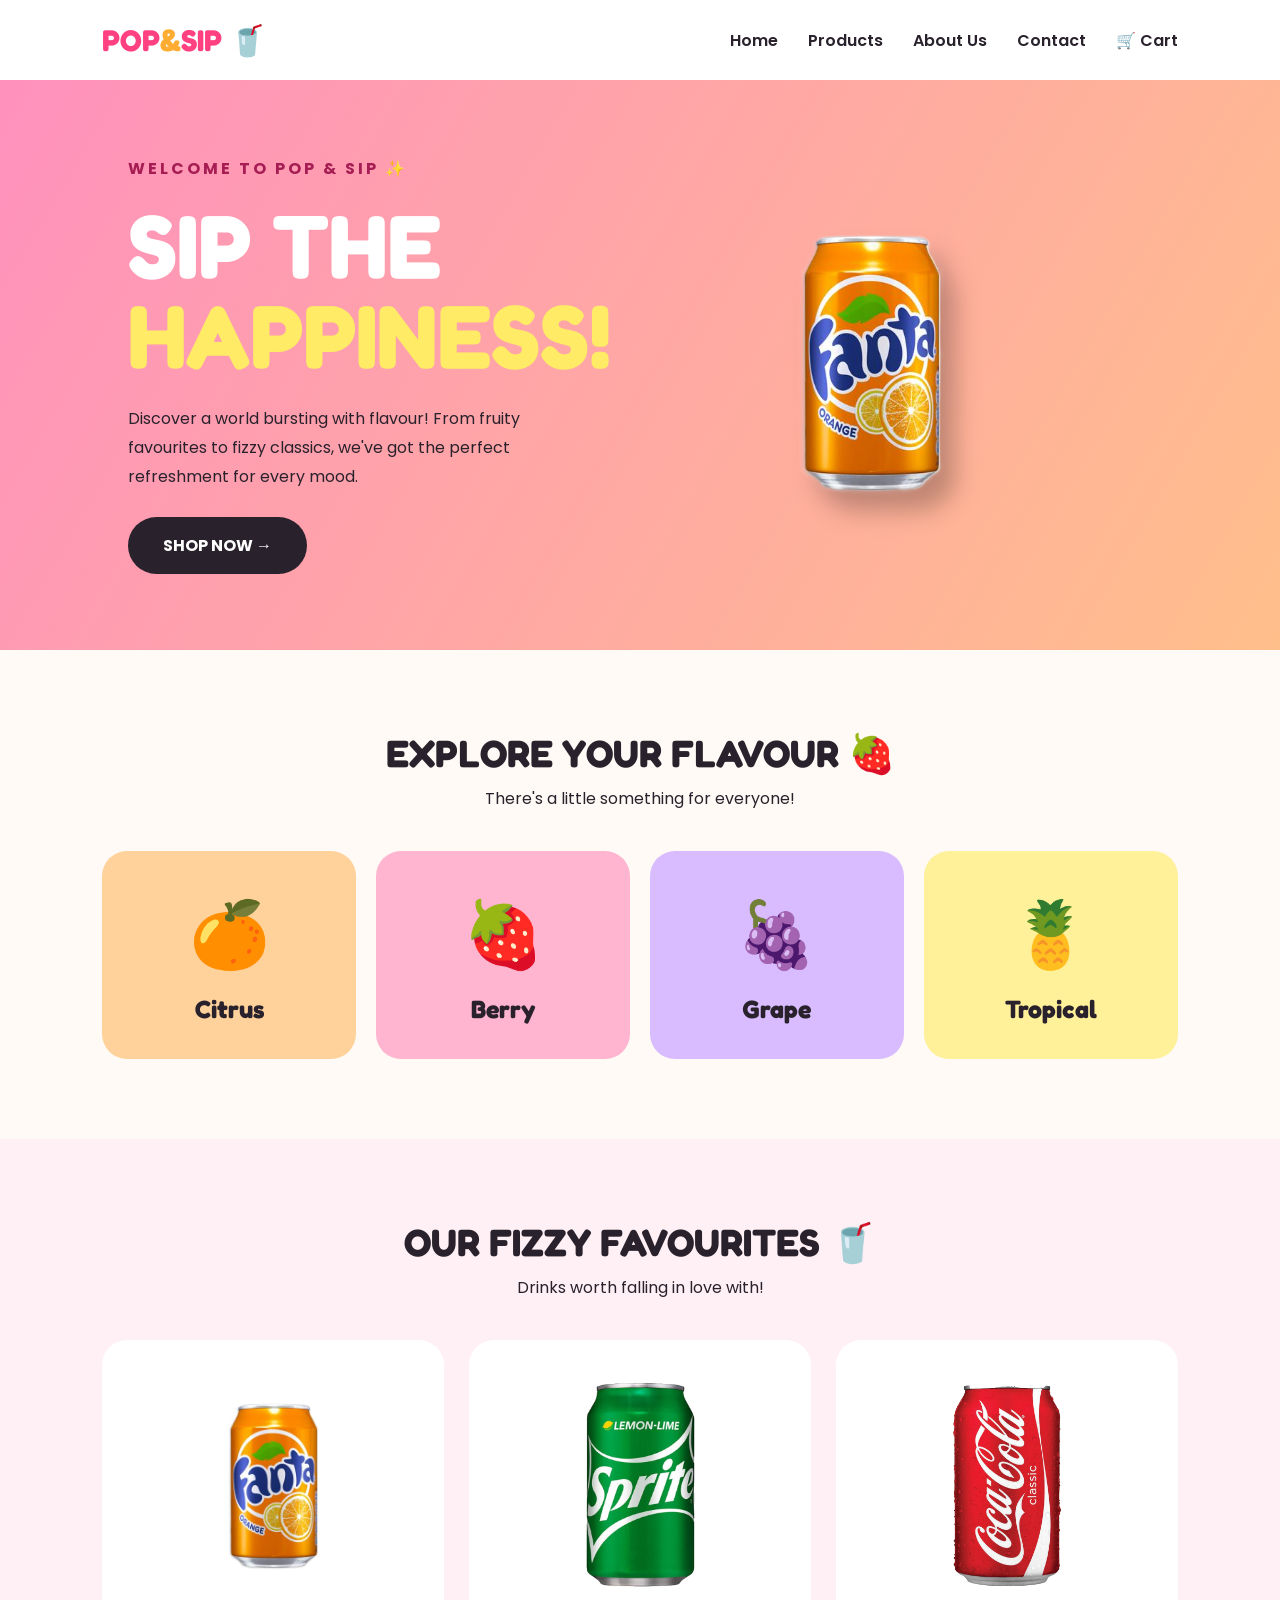
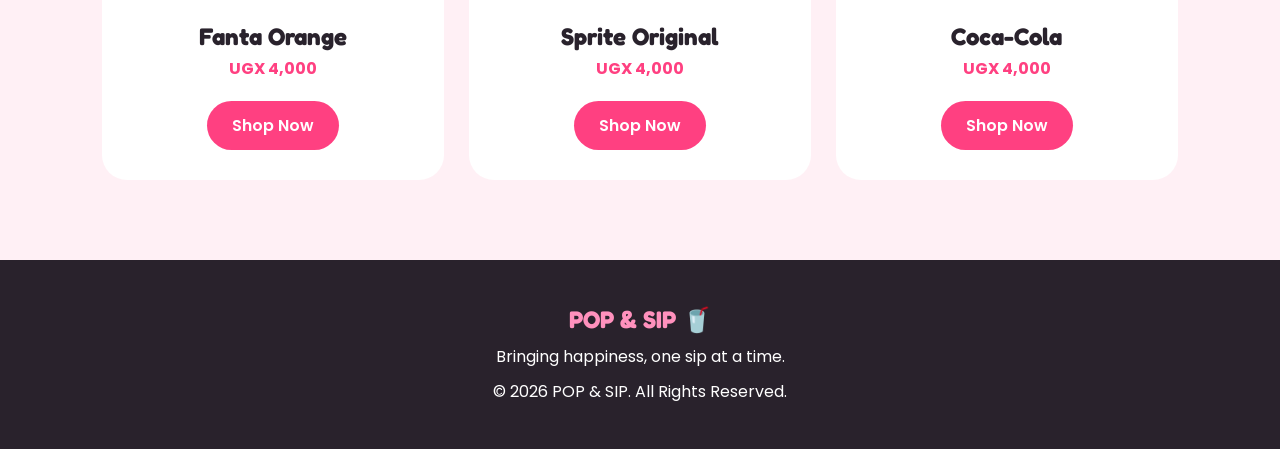
==== index.html @ 6b43f4b5 "Initial commit for POP & SIP website" ====
<!doctype html>
<html lang="en">
  <head>
    <meta charset="UTF-8" />
    <meta name="viewport" content="width=device-width, initial-scale=1.0" />

    <title>POP & SIP | Taste the Happiness</title>

    <link rel="stylesheet" href="style.css" />
  </head>

  <body>
    <!-- NAVIGATION BAR -->
    <header>
      <nav class="navbar">
        <a href="index.html" class="logo"> POP<span>&</span>SIP 🥤 </a>

        <ul class="nav-links">
          <li><a href="index.html">Home</a></li>
          <li><a href="products.html">Products</a></li>
          <li><a href="about.html">About Us</a></li>
          <li><a href="contact.html">Contact</a></li>
          <li><a href="cart.html">🛒 Cart</a></li>
        </ul>
      </nav>
    </header>

    <!-- HERO SECTION -->
    <section class="hero">
      <div class="hero-content">
        <p class="small-title">WELCOME TO POP & SIP ✨</p>

        <h1>
          SIP THE<br />
          <span>HAPPINESS!</span>
        </h1>

        <p class="hero-description">
          Discover a world bursting with flavour! From fruity favourites to
          fizzy classics, we've got the perfect refreshment for every mood.
        </p>

        <a href="products.html" class="shop-btn"> SHOP NOW → </a>
      </div>

      <div class="hero-image">
        <div class="drink-circle">
          <img src="images/fanta.png" alt="Refreshing Fanta drink" />
        </div>
      </div>
    </section>

    <!-- FLAVOUR SECTION -->
    <section class="flavours">
      <h2>EXPLORE YOUR FLAVOUR 🍓</h2>

      <p>There's a little something for everyone!</p>

      <div class="flavour-container">
        <a href="products.html" class="flavour-card orange">
          <span>🍊</span>
          <h3>Citrus</h3>
        </a>

        <a href="products.html" class="flavour-card pink">
          <span>🍓</span>
          <h3>Berry</h3>
        </a>

        <a href="products.html" class="flavour-card purple">
          <span>🍇</span>
          <h3>Grape</h3>
        </a>

        <a href="products.html" class="flavour-card yellow">
          <span>🍍</span>
          <h3>Tropical</h3>
        </a>
      </div>
    </section>

    <!-- FEATURED PRODUCTS -->
    <section class="featured">
      <h2>OUR FIZZY FAVOURITES 🥤</h2>

      <p>Drinks worth falling in love with!</p>

      <div class="product-container">
        <div class="product-card">
          <img src="images/fanta.png" alt="Fanta Orange" />
          <h3>Fanta Orange</h3>
          <p>UGX 4,000</p>
          <a href="products.html" class="product-btn">Shop Now</a>
        </div>

        <div class="product-card">
          <img src="images/sprite.png" alt="Sprite" />
          <h3>Sprite Original</h3>
          <p>UGX 4,000</p>
          <a href="products.html" class="product-btn">Shop Now</a>
        </div>

        <div class="product-card">
          <img src="images/coca-cola.png" alt="Coca-Cola" />
          <h3>Coca-Cola</h3>
          <p>UGX 4,000</p>
          <a href="products.html" class="product-btn">Shop Now</a>
        </div>
      </div>
    </section>

    <!-- FOOTER -->
    <footer>
      <h2>POP & SIP 🥤</h2>

      <p>Bringing happiness, one sip at a time.</p>

      <p>© 2026 POP & SIP. All Rights Reserved.</p>
    </footer>

    <script src="script.js"></script>
  </body>
</html>
---- style.css ----
@import url("https://fonts.googleapis.com/css2?family=Fredoka:wght@400;500;600;700&family=Poppins:wght@400;500;600;700&display=swap");

* {
  margin: 0;
  padding: 0;
  box-sizing: border-box;
}

body {
  font-family: "Poppins", sans-serif;
  background: #fffaf5;
  color: #29222c;
}

h1,
h2,
h3,
.logo {
  font-family: "Fredoka", sans-serif;
}

/* NAVIGATION */

.navbar {
  display: flex;
  justify-content: space-between;
  align-items: center;
  padding: 22px 8%;
  background: #ffffff;
}

.logo {
  font-size: 30px;
  font-weight: 700;
  color: #ff4081;
  text-decoration: none;
}

.logo span {
  color: #ffad32;
}

.nav-links {
  display: flex;
  list-style: none;
  gap: 30px;
}

.nav-links a {
  text-decoration: none;
  color: #29222c;
  font-weight: 600;
}

.nav-links a:hover {
  color: #ff4081;
}

/* HERO SECTION */

.hero {
  min-height: 570px;
  background: linear-gradient(120deg, #ff91bd, #ffbf8b);
  display: flex;
  align-items: center;
  justify-content: space-between;
  padding: 60px 10%;
  gap: 40px;
  overflow: hidden;
}

.hero-content {
  max-width: 550px;
}

.small-title {
  font-weight: 700;
  letter-spacing: 3px;
  color: #a51d53;
  margin-bottom: 20px;
}

.hero h1 {
  font-size: clamp(55px, 7vw, 100px);
  line-height: 1;
  color: white;
}

.hero h1 span {
  color: #ffeb65;
}

.hero-description {
  margin: 25px 0;
  font-size: 16px;
  line-height: 1.8;
  max-width: 450px;
}

.shop-btn {
  display: inline-block;
  background: #29222c;
  color: white;
  padding: 16px 35px;
  border-radius: 40px;
  text-decoration: none;
  font-weight: 700;
  transition: 0.3s;
}

.shop-btn:hover {
  background: #ff4081;
  transform: translateY(-5px);
}

/* HERO IMAGE */

.hero-image {
  flex: 1;
  display: flex;
  justify-content: center;
}

.drink-circle img {
  max-width: 85%;
  max-height: 420px;
  object-fit: contain;

  filter: drop-shadow(15px 20px 12px rgba(0, 0, 0, 0.25));

  animation: floatDrink 3s ease-in-out infinite;
}

@keyframes floatDrink {
  0%,
  100% {
    transform: translateY(0) rotate(-12deg);
  }

  50% {
    transform: translateY(-20px) rotate(-8deg);
  }
}

/* FLAVOURS */

.flavours {
  padding: 80px 8%;
  text-align: center;
}

.flavours h2,
.featured h2 {
  font-size: 38px;
  margin-bottom: 10px;
}

.flavour-container {
  display: grid;
  grid-template-columns: repeat(4, 1fr);
  gap: 20px;
  margin-top: 40px;
}

.flavour-card {
  padding: 35px 15px;
  border-radius: 25px;
  text-decoration: none;
  color: #29222c;
  transition: 0.3s;
}

.flavour-card:hover {
  transform: translateY(-10px) rotate(2deg);
}

.flavour-card span {
  font-size: 65px;
}

.flavour-card h3 {
  font-size: 25px;
  margin-top: 10px;
}

.orange {
  background: #ffd29b;
}
.pink {
  background: #ffb4cf;
}
.purple {
  background: #d8bcff;
}
.yellow {
  background: #fff09a;
}

/* FEATURED PRODUCTS */

.featured {
  padding: 80px 8%;
  text-align: center;
  background: #fff0f5;
}

.product-container {
  display: grid;
  grid-template-columns: repeat(3, 1fr);
  gap: 25px;
  margin-top: 40px;
}

.product-card {
  background: white;
  padding: 30px;
  border-radius: 25px;
  transition: 0.3s;
}

.product-card:hover {
  transform: translateY(-10px);
  box-shadow: 0 15px 30px #ff408120;
}

.product-card img {
  width: 100%;
  height: 230px;
  object-fit: contain;
}

.product-card h3 {
  font-size: 24px;
  margin: 15px 0 5px;
}

.product-card p {
  color: #ff4081;
  font-weight: 700;
  margin-bottom: 20px;
}

.product-btn {
  display: inline-block;
  padding: 12px 25px;
  border-radius: 30px;
  background: #ff4081;
  color: white;
  text-decoration: none;
  font-weight: 600;
}

/* FOOTER */

footer {
  background: #29222c;
  color: white;
  text-align: center;
  padding: 45px 20px;
}

footer h2 {
  color: #ff91bd;
  margin-bottom: 10px;
}

footer p {
  margin-top: 10px;
}

/* MOBILE RESPONSIVENESS */

@media (max-width: 768px) {
  .navbar {
    flex-direction: column;
    gap: 20px;
  }

  .nav-links {
    flex-wrap: wrap;
    justify-content: center;
    gap: 15px;
  }

  .hero {
    flex-direction: column;
    text-align: center;
  }

  .hero-description {
    margin: 25px auto;
  }

  .drink-circle {
    width: 260px;
    height: 260px;
  }

  .flavour-container {
    grid-template-columns: repeat(2, 1fr);
  }

  .product-container {
    grid-template-columns: 1fr;
  }
}

/* ============================= */
/* PRODUCTS PAGE */
/* ============================= */

.products-banner {
  text-align: center;
  padding: 80px 20px;
  background: linear-gradient(120deg, #ff91bd, #ffbf8b);
}

.products-banner h1 {
  font-size: clamp(45px, 7vw, 85px);
  color: white;
  margin: 15px 0;
}

.products-banner p {
  font-weight: 600;
}

.shop-section {
  padding: 70px 8%;
  text-align: center;
}

.shop-section h2 {
  font-size: 38px;
  margin-bottom: 30px;
}

#searchDrink {
  width: 100%;
  max-width: 500px;
  padding: 16px 25px;
  border: 2px solid #ffd0e1;
  border-radius: 30px;
  outline: none;
  font-family: "Poppins", sans-serif;
  font-size: 15px;
}

#searchDrink:focus {
  border-color: #ff4081;
}

.filter-buttons {
  display: flex;
  justify-content: center;
  flex-wrap: wrap;
  gap: 12px;
  margin: 30px 0 45px;
}

.filter-buttons button {
  border: none;
  padding: 12px 22px;
  border-radius: 30px;
  background: #ffe0eb;
  cursor: pointer;
  font-weight: 600;
  transition: 0.3s;
}

.filter-buttons button:hover,
.filter-buttons button.active {
  background: #ff4081;
  color: white;
}

.drinks-grid {
  display: grid;
  grid-template-columns: repeat(4, 1fr);
  gap: 25px;
}

.drink-card {
  background: var(--card-color);
  border-radius: 25px;
  padding: 25px 18px;
  transition: 0.3s;
}

.drink-card:hover {
  transform: translateY(-10px);
  box-shadow: 0 15px 30px #00000015;
}

.drink-card img {
  width: 100%;
  height: 210px;
  object-fit: contain;
  filter: drop-shadow(8px 12px 8px #00000030);
  transition: 0.3s;
}

.drink-card:hover img {
  transform: rotate(-8deg) scale(1.08);
}

.drink-card h3 {
  margin: 18px 0 8px;
  font-size: 21px;
}

.drink-card .price {
  font-weight: 700;
  color: #d72c65;
  margin-bottom: 18px;
}

.drink-card button {
  background: #29222c;
  color: white;
  border: none;
  padding: 12px 22px;
  border-radius: 30px;
  cursor: pointer;
  font-weight: 600;
}

.drink-card button:hover {
  background: #ff4081;
}

@media (max-width: 1000px) {
  .drinks-grid {
    grid-template-columns: repeat(2, 1fr);
  }
}

@media (max-width: 550px) {
  .drinks-grid {
    grid-template-columns: 1fr;
  }
}

/* ==========================
   SHOPPING CART PAGE
========================== */

.cart-banner {
  background: linear-gradient(120deg, #ff8fbd, #ffbd91);
  text-align: center;
  padding: 90px 20px;
}

.cart-banner h1 {
  font-size: 52px;
  color: white;
  margin-bottom: 15px;
}

.cart-banner p {
  font-size: 20px;
  color: #29212f;
}

.cart-section {
  padding: 70px 8%;
  background: #fff9f5;
  min-height: 60vh;
}

.cart-section > h2 {
  text-align: center;
  font-size: 35px;
  margin-bottom: 40px;
}

.cart-item {
  display: flex;
  align-items: center;
  gap: 25px;
  background: white;
  padding: 25px;
  margin-bottom: 20px;
  border-radius: 22px;
  flex-wrap: wrap;
}

.cart-item img {
  width: 100px;
  height: 120px;
  object-fit: contain;
}

.cart-info {
  flex: 1;
  min-width: 160px;
}

.cart-info h3 {
  margin-bottom: 10px;
}

.cart-info p {
  color: #ff3980;
  font-weight: bold;
}

.quantity-controls {
  display: flex;
  align-items: center;
  gap: 15px;
}

.quantity-controls button {
  border: none;
  background: #ff3980;
  color: white;
  width: 35px;
  height: 35px;
  border-radius: 50%;
  cursor: pointer;
  font-size: 20px;
}

.remove-btn {
  border: none;
  background: #29212f;
  color: white;
  padding: 12px 20px;
  border-radius: 25px;
  cursor: pointer;
}

.cart-summary {
  background: #ffe1ec;
  padding: 35px;
  border-radius: 25px;
  margin-top: 40px;
  text-align: center;
}

.cart-summary h2 {
  margin-bottom: 20px;
}

.cart-summary p {
  font-size: 24px;
  margin-bottom: 25px;
}

.checkout-btn {
  display: inline-block;
  background: #ff3980;
  color: white;
  padding: 16px 30px;
  border-radius: 30px;
  text-decoration: none;
  font-weight: bold;
}

.continue-shopping {
  display: block;
  margin-top: 20px;
  color: #29212f;
  text-decoration: none;
}

.empty-cart {
  text-align: center;
  padding: 50px;
  font-size: 22px;
}

@media (max-width: 600px) {
  .cart-banner h1 {
    font-size: 36px;
  }
}

/* ===== CHECKOUT PAGE ===== */

.checkout-hero {
  background: linear-gradient(120deg, #ff8fbd, #ffbd91);
  text-align: center;
  padding: 80px 20px;
}

.checkout-hero h1 {
  font-size: 55px;
  color: white;
  margin-bottom: 15px;
}

.checkout-hero p {
  font-size: 20px;
  color: #29212f;
}

/* Checkout Layout */

.checkout-section {
  padding: 80px 8%;
  background: #fff9f5;
}

.checkout-container {
  display: grid;
  grid-template-columns: 1.4fr 1fr;
  gap: 40px;
  max-width: 1200px;
  margin: auto;
}

/* White Cards */

.checkout-form,
.checkout-summary {
  background: white;
  padding: 40px;
  border-radius: 25px;
  box-shadow: 0 10px 30px rgba(0, 0, 0, 0.05);
}

.checkout-form h2,
.checkout-summary h2 {
  margin-bottom: 30px;
  color: #29212f;
}

/* Form Styling */

.checkout-form label {
  display: block;
  margin: 18px 0 8px;
  font-weight: bold;
}

.checkout-form input,
.checkout-form textarea,
.checkout-form select {
  display: block;
  width: 100%;
  padding: 15px;
  border: 2px solid #ffd4e4;
  border-radius: 12px;
  font-size: 16px;
  outline: none;
  box-sizing: border-box;
}

.checkout-form input:focus,
.checkout-form textarea:focus,
.checkout-form select:focus {
  border-color: #ff3481;
}

.checkout-form textarea {
  min-height: 100px;
  resize: vertical;
}

/* Place Order Button */

.place-order-btn {
  width: 100%;
  padding: 18px;
  margin-top: 30px;
  background: #ff3481;
  color: white;
  border: none;
  border-radius: 40px;
  font-size: 18px;
  font-weight: bold;
  cursor: pointer;
  transition: 0.3s;
}

.place-order-btn:hover {
  background: #29212f;
  transform: translateY(-3px);
}

/* Order Summary */

.checkout-summary {
  height: fit-content;
  background: #ffe3ee;
}

.checkout-summary h3 {
  margin-top: 25px;
  font-size: 24px;
}

.checkout-summary p {
  margin-top: 25px;
}

/* Mobile Responsive */

@media (max-width: 768px) {
  .checkout-container {
    grid-template-columns: 1fr;
  }

  .checkout-hero h1 {
    font-size: 36px;
  }

  .checkout-section {
    padding: 40px 5%;
  }

  .checkout-form,
  .checkout-summary {
    padding: 25px;
  }
}

/* ===== ABOUT US PAGE ===== */

/* HERO SECTION */

.about-hero {
  background: linear-gradient(120deg, #ff8fbd, #ffbd91);
  text-align: center;
  padding: 100px 20px;
}

.about-hero h1 {
  font-size: 55px;
  color: white;
  margin-bottom: 20px;
}

.about-hero p {
  font-size: 21px;
  color: #29212f;
}

/* OUR STORY */

.about-story {
  padding: 100px 8%;
  background: #fff9f5;
}

.story-content {
  max-width: 1200px;
  margin: auto;
  display: grid;
  grid-template-columns: 1fr 1fr;
  align-items: center;
  gap: 60px;
}

.story-text h2 {
  font-size: 42px;
  color: #29212f;
  margin-bottom: 25px;
}

.story-text p {
  font-size: 18px;
  line-height: 1.9;
  margin-bottom: 20px;
}

.story-image {
  background: #ffe1ec;
  border-radius: 35px;
  padding: 50px 20px;
  display: flex;
  justify-content: center;
  align-items: center;
  gap: 10px;
}

.story-image img {
  width: 30%;
  max-height: 230px;
  object-fit: contain;
  filter: drop-shadow(5px 15px 10px rgba(0, 0, 0, 0.2));
  transition: 0.3s;
}

.story-image img:hover {
  transform: translateY(-15px) rotate(5deg);
}

/* BUTTONS */

.about-btn {
  display: inline-block;
  background: #ff3481;
  color: white;
  padding: 17px 35px;
  border-radius: 40px;
  text-decoration: none;
  font-weight: bold;
  margin-top: 20px;
  transition: 0.3s;
}

.about-btn:hover {
  background: #29212f;
  transform: translateY(-4px);
}

/* MISSION AND VISION */

.about-values {
  padding: 90px 8%;
  text-align: center;
  background: #fff0f6;
}

.about-values h2 {
  font-size: 42px;
  margin-bottom: 15px;
}

.about-values > p {
  font-size: 19px;
}

.values-container {
  display: grid;
  grid-template-columns: repeat(3, 1fr);
  gap: 30px;
  max-width: 1200px;
  margin: 55px auto 0;
}

.value-card {
  background: white;
  padding: 45px 30px;
  border-radius: 30px;
  transition: 0.3s;
}

.value-card:nth-child(1) {
  background: #ffe0b5;
}

.value-card:nth-child(2) {
  background: #d9f8bb;
}

.value-card:nth-child(3) {
  background: #ffd1e5;
}

.value-card:hover {
  transform: translateY(-10px);
}

.value-icon {
  font-size: 55px;
  margin-bottom: 20px;
}

.value-card h3 {
  font-size: 25px;
  margin-bottom: 15px;
}

.value-card p {
  line-height: 1.8;
}

/* FINAL SECTION */

.about-ending {
  background: linear-gradient(120deg, #ff8fbd, #ffbd91);
  text-align: center;
  padding: 85px 20px;
}

.about-ending h2 {
  font-size: 38px;
  color: white;
  margin-bottom: 15px;
}

.about-ending p {
  font-size: 19px;
}

/* MOBILE RESPONSIVE */

@media (max-width: 768px) {
  .about-hero h1 {
    font-size: 36px;
  }

  .story-content {
    grid-template-columns: 1fr;
  }

  .values-container {
    grid-template-columns: 1fr;
  }

  .story-text h2,
  .about-values h2 {
    font-size: 32px;
  }

  .about-ending h2 {
    font-size: 30px;
  }
}

/* ==========================
   CONTACT US PAGE
========================== */

/* CONTACT HERO */

.contact-hero {
    background: linear-gradient(120deg, #ff8fbd, #ffbd91);
    text-align: center;
    padding: 95px 20px;
}

.contact-hero h1 {
    font-size: 60px;
    color: white;
    margin-bottom: 20px;
}

.contact-hero p {
    font-size: 19px;
    max-width: 650px;
    margin: auto;
    line-height: 1.8;
}

/* CONTACT LAYOUT */

.contact-section {
    padding: 90px 8%;
    background: #fff9f5;
}

.contact-container {
    max-width: 1200px;
    margin: auto;

    display: grid;
    grid-template-columns: 1fr 1.2fr;
    gap: 50px;
}

/* CONTACT INFORMATION */

.contact-info h2 {
    font-size: 38px;
    margin-bottom: 20px;
}

.contact-info > p {
    line-height: 1.8;
    margin-bottom: 35px;
}

.contact-info-card {
    display: flex;
    align-items: center;
    gap: 20px;

    background: #ffe3ee;
    padding: 22px;
    border-radius: 20px;
    margin-bottom: 18px;

    transition: 0.3s;
}

.contact-info-card:hover {
    transform: translateX(8px);
    background: #ffd1e3;
}

.contact-info-card span {
    font-size: 32px;
}

.contact-info-card h3 {
    font-size: 20px;
    margin-bottom: 5px;
}

.contact-info-card p {
    font-size: 15px;
    line-height: 1.6;
}

/* CONTACT FORM */

.contact-form-box {
    background: white;
    padding: 45px;
    border-radius: 30px;
    box-shadow: 0 10px 30px rgba(0,0,0,0.05);
}

.contact-form-box h2 {
    font-size: 32px;
    margin-bottom: 30px;
}

.contact-form-box label {
    display: block;
    font-weight: 600;
    margin: 18px 0 8px;
}

.contact-form-box input,
.contact-form-box select,
.contact-form-box textarea {
    width: 100%;
    padding: 15px;

    border: 2px solid #ffd4e4;
    border-radius: 12px;

    font-family: 'Poppins', sans-serif;
    font-size: 15px;

    outline: none;
    background: white;
}

.contact-form-box input:focus,
.contact-form-box select:focus,
.contact-form-box textarea:focus {
    border-color: #ff3481;
}

.contact-form-box textarea {
    resize: vertical;
}

/* SEND MESSAGE BUTTON */

.contact-submit {
    width: 100%;
    background: #ff3481;
    color: white;

    border: none;
    border-radius: 35px;

    padding: 17px;
    margin-top: 25px;

    font-size: 17px;
    font-weight: 700;

    cursor: pointer;
    transition: 0.3s;
}

.contact-submit:hover {
    background: #29212f;
    transform: translateY(-4px);
}

#contactFeedback {
    margin-top: 15px;
    color: #207747;
    font-weight: 600;
}

/* BOTTOM SECTION */

.contact-ending {
    text-align: center;
    background: linear-gradient(120deg, #ff8fbd, #ffbd91);
    padding: 80px 20px;
}

.contact-ending h2 {
    font-size: 40px;
    color: white;
    margin-bottom: 15px;
}

.contact-ending p {
    font-size: 18px;
}

/* RESPONSIVE DESIGN */

@media (max-width: 768px) {

    .contact-container {
        grid-template-columns: 1fr;
    }

    .contact-hero h1 {
        font-size: 40px;
    }

    .contact-section {
        padding: 50px 5%;
    }

    .contact-form-box {
        padding: 25px;
    }

    .contact-ending h2 {
        font-size: 30px;
    }
}

/* ==========================
   CONTACT US PAGE
========================== */

/* CONTACT HERO */

.contact-hero {
    background: linear-gradient(120deg, #ff8fbd, #ffbd91);
    text-align: center;
    padding: 95px 20px;
}

.contact-hero h1 {
    font-size: 60px;
    color: white;
    margin-bottom: 20px;
}

.contact-hero p {
    font-size: 19px;
    max-width: 650px;
    margin: auto;
    line-height: 1.8;
}

/* CONTACT LAYOUT */

.contact-section {
    padding: 90px 8%;
    background: #fff9f5;
}

.contact-container {
    max-width: 1200px;
    margin: auto;

    display: grid;
    grid-template-columns: 1fr 1.2fr;
    gap: 50px;
}

/* CONTACT INFORMATION */

.contact-info h2 {
    font-size: 38px;
    margin-bottom: 20px;
}

.contact-info > p {
    line-height: 1.8;
    margin-bottom: 35px;
}

.contact-info-card {
    display: flex;
    align-items: center;
    gap: 20px;

    background: #ffe3ee;
    padding: 22px;
    border-radius: 20px;
    margin-bottom: 18px;

    transition: 0.3s;
}

.contact-info-card:hover {
    transform: translateX(8px);
    background: #ffd1e3;
}

.contact-info-card span {
    font-size: 32px;
}

.contact-info-card h3 {
    font-size: 20px;
    margin-bottom: 5px;
}

.contact-info-card p {
    font-size: 15px;
    line-height: 1.6;
}

/* CONTACT FORM */

.contact-form-box {
    background: white;
    padding: 45px;
    border-radius: 30px;
    box-shadow: 0 10px 30px rgba(0,0,0,0.05);
}

.contact-form-box h2 {
    font-size: 32px;
    margin-bottom: 30px;
}

.contact-form-box label {
    display: block;
    font-weight: 600;
    margin: 18px 0 8px;
}

.contact-form-box input,
.contact-form-box select,
.contact-form-box textarea {
    width: 100%;
    padding: 15px;

    border: 2px solid #ffd4e4;
    border-radius: 12px;

    font-family: 'Poppins', sans-serif;
    font-size: 15px;

    outline: none;
    background: white;
}

.contact-form-box input:focus,
.contact-form-box select:focus,
.contact-form-box textarea:focus {
    border-color: #ff3481;
}

.contact-form-box textarea {
    resize: vertical;
}

/* SEND MESSAGE BUTTON */

.contact-submit {
    width: 100%;
    background: #ff3481;
    color: white;

    border: none;
    border-radius: 35px;

    padding: 17px;
    margin-top: 25px;

    font-size: 17px;
    font-weight: 700;

    cursor: pointer;
    transition: 0.3s;
}

.contact-submit:hover {
    background: #29212f;
    transform: translateY(-4px);
}

#contactFeedback {
    margin-top: 15px;
    color: #207747;
    font-weight: 600;
}

/* BOTTOM SECTION */

.contact-ending {
    text-align: center;
    background: linear-gradient(120deg, #ff8fbd, #ffbd91);
    padding: 80px 20px;
}

.contact-ending h2 {
    font-size: 40px;
    color: white;
    margin-bottom: 15px;
}

.contact-ending p {
    font-size: 18px;
}

/* RESPONSIVE DESIGN */

@media (max-width: 768px) {

    .contact-container {
        grid-template-columns: 1fr;
    }

    .contact-hero h1 {
        font-size: 40px;
    }

    .contact-section {
        padding: 50px 5%;
    }

    .contact-form-box {
        padding: 25px;
    }

    .contact-ending h2 {
        font-size: 30px;
    }
}

/* ==========================
   CONTACT US PAGE
========================== */

/* CONTACT HERO */

.contact-hero {
    background: linear-gradient(120deg, #ff8fbd, #ffbd91);
    text-align: center;
    padding: 95px 20px;
}

.contact-hero h1 {
    font-size: 60px;
    color: white;
    margin-bottom: 20px;
}

.contact-hero p {
    font-size: 19px;
    max-width: 650px;
    margin: auto;
    line-height: 1.8;
}

/* CONTACT LAYOUT */

.contact-section {
    padding: 90px 8%;
    background: #fff9f5;
}

.contact-container {
    max-width: 1200px;
    margin: auto;

    display: grid;
    grid-template-columns: 1fr 1.2fr;
    gap: 50px;
}

/* CONTACT INFORMATION */

.contact-info h2 {
    font-size: 38px;
    margin-bottom: 20px;
}

.contact-info > p {
    line-height: 1.8;
    margin-bottom: 35px;
}

.contact-info-card {
    display: flex;
    align-items: center;
    gap: 20px;

    background: #ffe3ee;
    padding: 22px;
    border-radius: 20px;
    margin-bottom: 18px;

    transition: 0.3s;
}

.contact-info-card:hover {
    transform: translateX(8px);
    background: #ffd1e3;
}

.contact-info-card span {
    font-size: 32px;
}

.contact-info-card h3 {
    font-size: 20px;
    margin-bottom: 5px;
}

.contact-info-card p {
    font-size: 15px;
    line-height: 1.6;
}

/* CONTACT FORM */

.contact-form-box {
    background: white;
    padding: 45px;
    border-radius: 30px;
    box-shadow: 0 10px 30px rgba(0,0,0,0.05);
}

.contact-form-box h2 {
    font-size: 32px;
    margin-bottom: 30px;
}

.contact-form-box label {
    display: block;
    font-weight: 600;
    margin: 18px 0 8px;
}

.contact-form-box input,
.contact-form-box select,
.contact-form-box textarea {
    width: 100%;
    padding: 15px;

    border: 2px solid #ffd4e4;
    border-radius: 12px;

    font-family: 'Poppins', sans-serif;
    font-size: 15px;

    outline: none;
    background: white;
}

.contact-form-box input:focus,
.contact-form-box select:focus,
.contact-form-box textarea:focus {
    border-color: #ff3481;
}

.contact-form-box textarea {
    resize: vertical;
}

/* SEND MESSAGE BUTTON */

.contact-submit {
    width: 100%;
    background: #ff3481;
    color: white;

    border: none;
    border-radius: 35px;

    padding: 17px;
    margin-top: 25px;

    font-size: 17px;
    font-weight: 700;

    cursor: pointer;
    transition: 0.3s;
}

.contact-submit:hover {
    background: #29212f;
    transform: translateY(-4px);
}

#contactFeedback {
    margin-top: 15px;
    color: #207747;
    font-weight: 600;
}

/* BOTTOM SECTION */

.contact-ending {
    text-align: center;
    background: linear-gradient(120deg, #ff8fbd, #ffbd91);
    padding: 80px 20px;
}

.contact-ending h2 {
    font-size: 40px;
    color: white;
    margin-bottom: 15px;
}

.contact-ending p {
    font-size: 18px;
}

/* RESPONSIVE DESIGN */

@media (max-width: 768px) {

    .contact-container {
        grid-template-columns: 1fr;
    }

    .contact-hero h1 {
        font-size: 40px;
    }

    .contact-section {
        padding: 50px 5%;
    }

    .contact-form-box {
        padding: 25px;
    }

    .contact-ending h2 {
        font-size: 30px;
    }
}
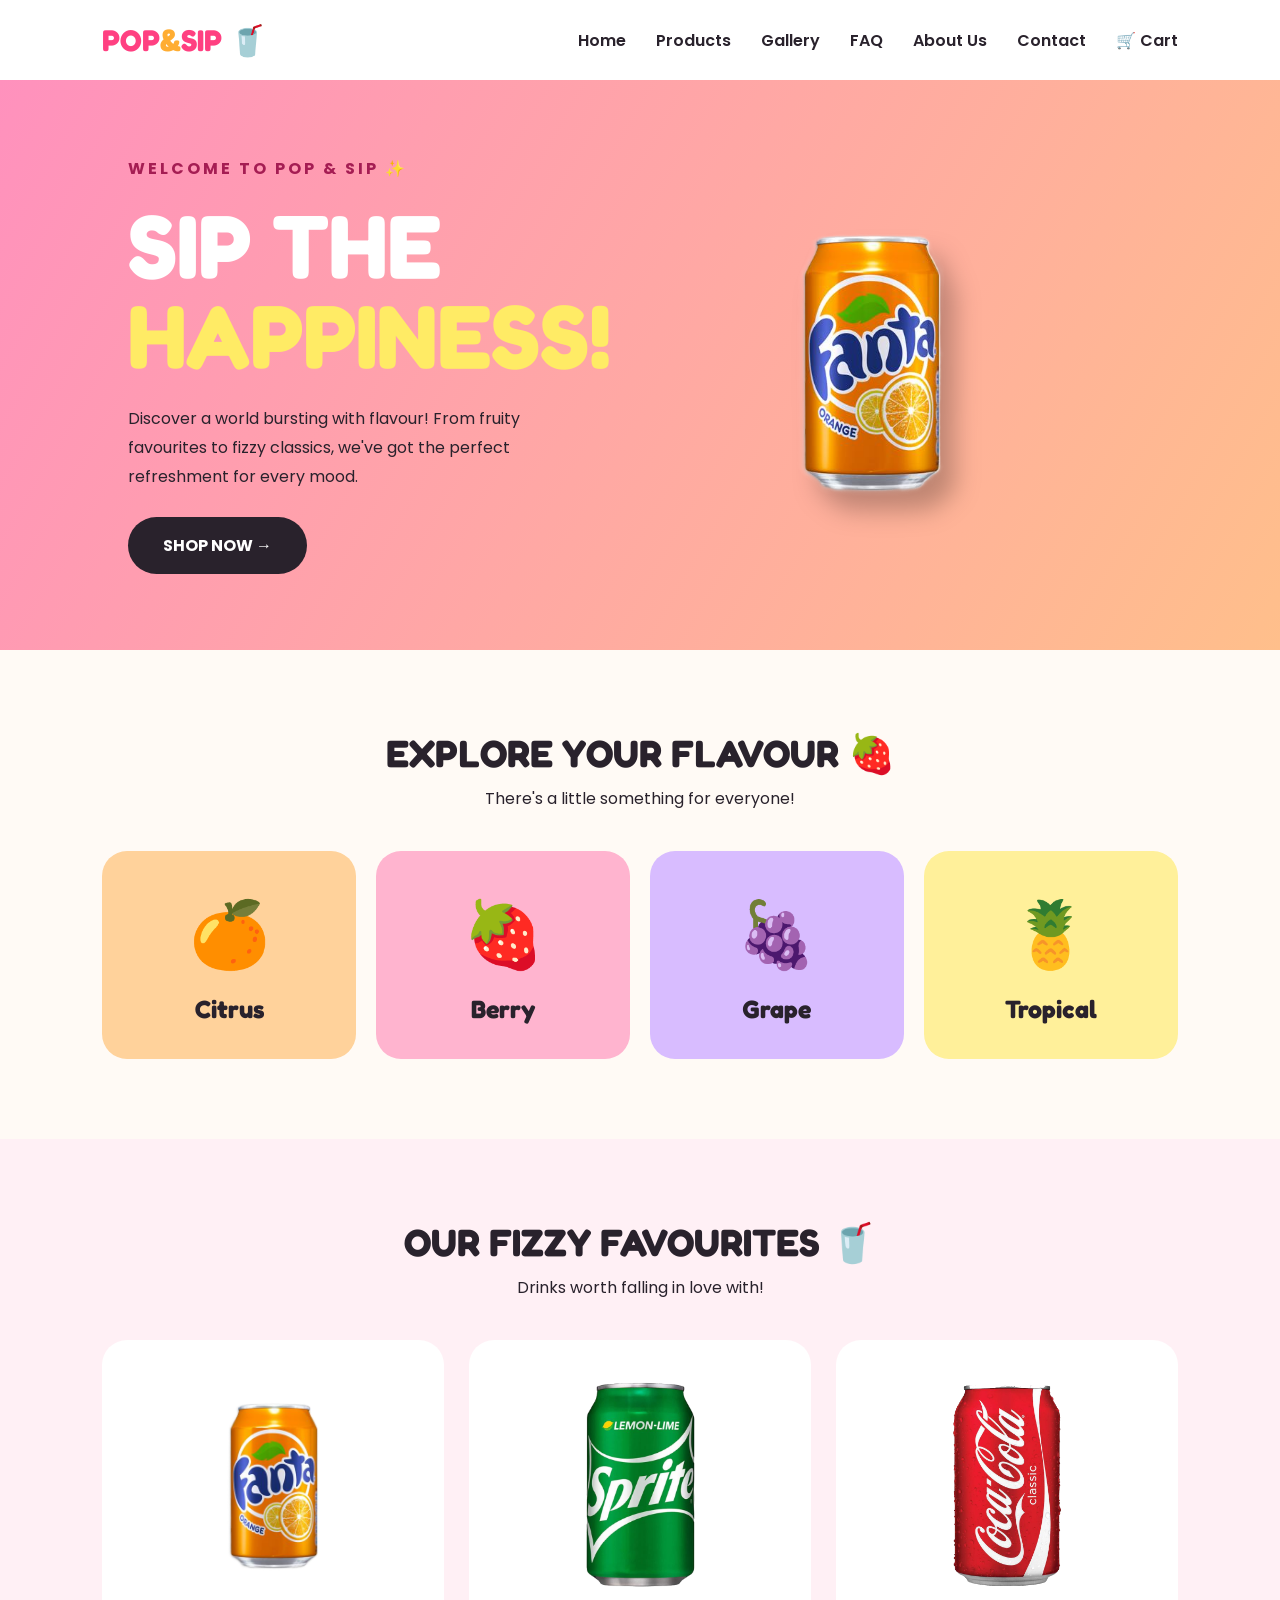
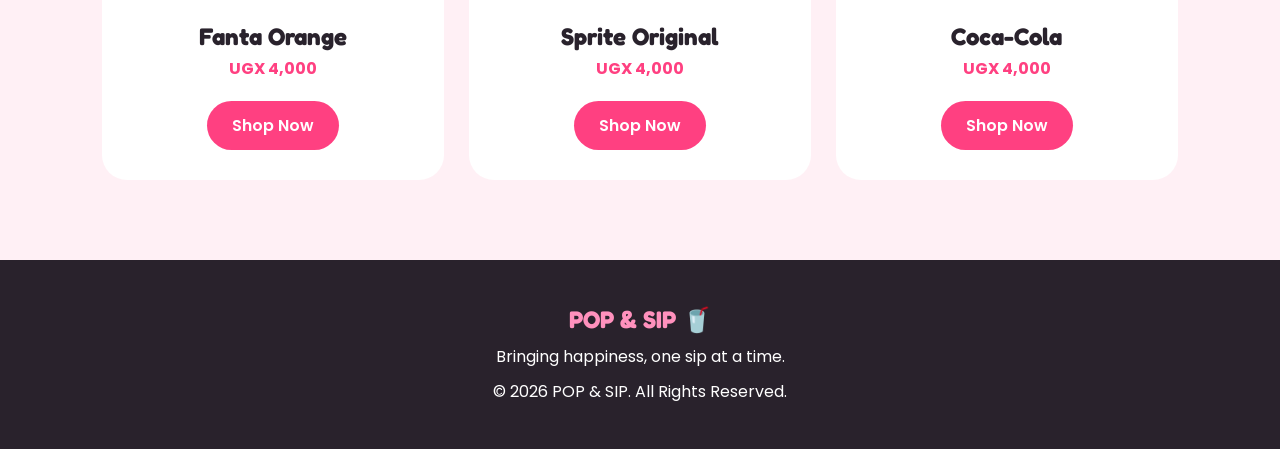
==== commit a1af82d1: "Add FAQ and Gallery pages and update navigation" ====
--- a/index.html
+++ b/index.html
@@ -15,13 +15,15 @@
       <nav class="navbar">
         <a href="index.html" class="logo"> POP<span>&</span>SIP 🥤 </a>
 
-        <ul class="nav-links">
-          <li><a href="index.html">Home</a></li>
-          <li><a href="products.html">Products</a></li>
-          <li><a href="about.html">About Us</a></li>
-          <li><a href="contact.html">Contact</a></li>
-          <li><a href="cart.html">🛒 Cart</a></li>
-        </ul>
+       <ul class="nav-links">
+  <li><a href="index.html">Home</a></li>
+  <li><a href="products.html">Products</a></li>
+  <li><a href="gallery.html">Gallery</a></li>
+  <li><a href="faq.html">FAQ</a></li>
+  <li><a href="about.html">About Us</a></li>
+  <li><a href="contact.html">Contact</a></li>
+  <li><a href="cart.html">🛒 Cart</a></li>
+</ul>
       </nav>
     </header>
 
